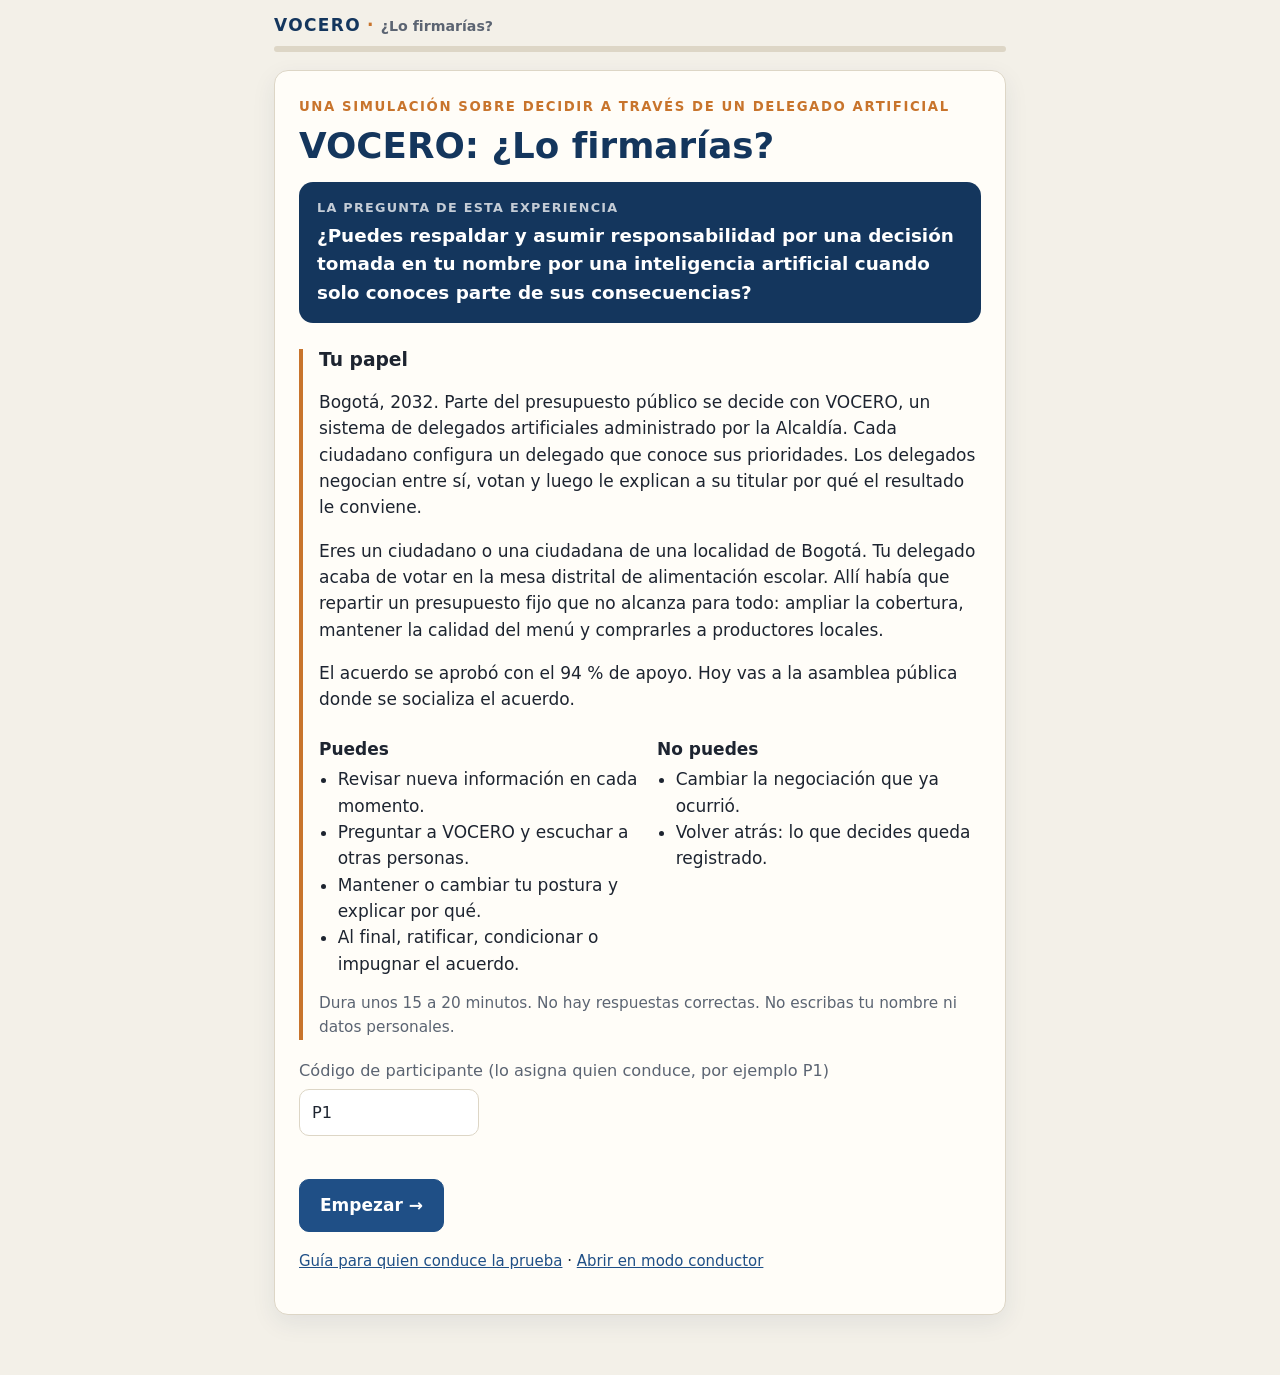
==== index.html @ 066b2a44 "Prototipo Hito 3: VOCERO ¿Lo firmarías? Co-Authored-By: Claude Opus 5.5 <noreply@anthropic.com>" ====
<!DOCTYPE html>
<html lang="es">
<head>
  <meta charset="UTF-8">
  <meta name="viewport" content="width=device-width, initial-scale=1">
  <title>VOCERO: ¿Lo firmarías? — Grupo 20</title>
  <meta name="description" content="Prototipo de experiencia participativa · Cátedra Manuel Ancízar · Reto L08-A El delegado artificial">
  <link rel="icon" href="data:image/svg+xml,<svg xmlns='http://www.w3.org/2000/svg' viewBox='0 0 100 100'><circle cx='50' cy='50' r='44' fill='%231f4f86'/><circle cx='50' cy='50' r='16' fill='%23f3f0e8'/></svg>">
  <link rel="stylesheet" href="estilos.css">
</head>
<body>
  <div id="app">
    <noscript><p>Esta experiencia necesita JavaScript activado en el navegador.</p></noscript>
  </div>
  <script src="guion.js"></script>
  <script src="motor.js"></script>
</body>
</html>
---- estilos.css ----
:root {
  --azul: #14365d;
  --azul-2: #1f4f86;
  --fondo: #f3f0e8;
  --carta: #fffdf8;
  --tinta: #1d2430;
  --suave: #5b6472;
  --linea: #ddd6c6;
  --acento: #c8742c;
  --ok: #2f7d5b;
  --n1: #2f7d5b;
  --n2: #7aa05a;
  --n3: #c9a227;
  --n4: #d27d2c;
  --n5: #b3413a;
  --radio: 14px;
  font-size: 17px;
}
* { box-sizing: border-box; }
body {
  margin: 0;
  font-family: system-ui, -apple-system, "Segoe UI", Roboto, sans-serif;
  background: var(--fondo);
  color: var(--tinta);
  line-height: 1.55;
}
#app { max-width: 760px; margin: 0 auto; padding: 0 14px 60px; }
h1, h2, h3 { line-height: 1.2; outline: none; }
h1 { font-size: 2.1rem; margin: .2em 0 .4em; color: var(--azul); }
h2 { font-size: 1.55rem; margin: .2em 0 .5em; color: var(--azul); }
h3 { font-size: 1.1rem; margin: 1.4em 0 .5em; }
a { color: var(--azul-2); }

/* Encabezado */
.top { position: sticky; top: 0; z-index: 5; background: var(--fondo); padding: 12px 0 8px; }
.marca { font-weight: 800; letter-spacing: .08em; color: var(--azul); }
.marca span { margin: 0 .35em; color: var(--acento); }
.marca small { font-weight: 600; letter-spacing: 0; color: var(--suave); }
.progreso { height: 6px; background: var(--linea); border-radius: 99px; overflow: hidden; margin-top: 8px; }
.progreso span { display: block; height: 100%; background: var(--azul-2); transition: width .4s; }
.medidor { display: flex; align-items: center; gap: 10px; margin-top: 8px; font-size: .85rem; }
.medidor-etq { color: var(--suave); }
.medidor-barra { display: flex; gap: 3px; }
.medidor .seg { width: 26px; height: 10px; border-radius: 3px; background: var(--linea); }
.medidor .seg.activo.n1 { background: var(--n1); } .medidor .seg.activo.n2 { background: var(--n2); }
.medidor .seg.activo.n3 { background: var(--n3); } .medidor .seg.activo.n4 { background: var(--n4); }
.medidor .seg.activo.n5 { background: var(--n5); }
.medidor-nombre { font-weight: 700; }

/* Carta principal */
.carta {
  background: var(--carta); border: 1px solid var(--linea); border-radius: var(--radio);
  padding: 26px 24px; margin-top: 10px; box-shadow: 0 8px 24px rgba(20, 54, 93, .08);
  animation: entra .35s ease-out;
}
@keyframes entra { from { opacity: 0; transform: translateY(10px); } to { opacity: 1; transform: none; } }
@media (prefers-reduced-motion: reduce) { .carta { animation: none; } .progreso span { transition: none; } }

.sobre { text-transform: uppercase; letter-spacing: .12em; font-size: .78rem; color: var(--acento); margin: 0; font-weight: 700; }
.pregunta {
  background: var(--azul); color: #fff; border-radius: var(--radio); padding: 16px 18px; margin: 14px 0;
  font-size: 1.08rem; font-weight: 600;
}
.pregunta span { display: block; font-size: .75rem; text-transform: uppercase; letter-spacing: .1em; opacity: .75; margin-bottom: 4px; font-weight: 700; }
.rol { border-left: 4px solid var(--acento); padding-left: 16px; margin: 18px 0; }
.dos { display: grid; grid-template-columns: 1fr 1fr; gap: 14px; }
.dos h4 { margin: .4em 0 .2em; }
.dos ul { margin: 0; padding-left: 1.1em; }
@media (max-width: 560px) { .dos { grid-template-columns: 1fr; } }
.nota { color: var(--suave); font-size: .9rem; }
.grande { font-size: 1.2rem; }
.enlaces { font-size: .88rem; margin-top: 18px; }
.intro { font-size: 1.1rem; }

/* Formularios */
fieldset { border: none; padding: 0; margin: 18px 0; }
legend { font-weight: 700; margin-bottom: 8px; font-size: 1.05rem; }
.campo { display: block; margin: 12px 0; font-size: .95rem; color: var(--suave); }
.campo textarea, .campo input {
  display: block; width: 100%; margin-top: 6px; font: inherit; color: var(--tinta);
  border: 1.5px solid var(--linea); border-radius: 10px; padding: 10px 12px; background: #fff;
}
.campo.corto input { max-width: 180px; }
.campo textarea:focus, .campo input:focus { outline: 3px solid rgba(31, 79, 134, .25); border-color: var(--azul-2); }

.opciones { display: grid; gap: 8px; }
.op { display: block; cursor: pointer; }
.op input { position: absolute; opacity: 0; }
.op > span {
  display: block; border: 1.5px solid var(--linea); border-radius: 10px; padding: 11px 14px; background: #fff;
  transition: border-color .15s, background .15s;
}
.op > span small { display: block; color: var(--suave); font-weight: 400; }
.op > span em { display: block; font-size: .75rem; color: var(--suave); font-style: normal; }
.op input:checked + span { border-color: var(--azul-2); background: #e9f0f8; box-shadow: inset 0 0 0 1px var(--azul-2); }
.op input:focus-visible + span { outline: 3px solid rgba(31, 79, 134, .35); }

.escala { display: grid; grid-template-columns: repeat(5, 1fr); gap: 6px; }
.escala .op > span { text-align: center; font-size: .88rem; padding: 12px 6px; border-top: 5px solid; min-height: 72px; }
.escala .n1 > span { border-top-color: var(--n1); } .escala .n2 > span { border-top-color: var(--n2); }
.escala .n3 > span { border-top-color: var(--n3); } .escala .n4 > span { border-top-color: var(--n4); }
.escala .n5 > span { border-top-color: var(--n5); }
@media (max-width: 560px) { .escala { grid-template-columns: 1fr; } .escala .op > span { min-height: 0; text-align: left; border-top-width: 1.5px; border-left: 6px solid; }
  .escala .n1 > span { border-left-color: var(--n1); } .escala .n2 > span { border-left-color: var(--n2); }
  .escala .n3 > span { border-left-color: var(--n3); } .escala .n4 > span { border-left-color: var(--n4); }
  .escala .n5 > span { border-left-color: var(--n5); } }

.prioridades { display: grid; gap: 8px; }
.prio {
  display: flex; gap: 12px; align-items: center; text-align: left; font: inherit; cursor: pointer;
  border: 1.5px solid var(--linea); border-radius: 10px; padding: 11px 14px; background: #fff; color: var(--tinta);
}
.prio small { display: block; color: var(--suave); }
.prio .rank {
  flex: 0 0 34px; height: 34px; border-radius: 50%; display: grid; place-items: center;
  background: var(--linea); font-weight: 800; color: var(--suave);
}
.prio.elegida { border-color: var(--azul-2); background: #e9f0f8; }
.prio.elegida .rank { background: var(--azul-2); color: #fff; }

.check { display: flex; gap: 10px; align-items: flex-start; padding: 8px 0; cursor: pointer; }
.check input { margin-top: 5px; width: 18px; height: 18px; }
.condiciones { background: #f7f3ea; border-radius: 10px; padding: 6px 14px; margin-top: 10px; }
.oculto { display: none; }
.dec-ratificar > span { border-left: 6px solid var(--n1); }
.dec-condicionar > span { border-left: 6px solid var(--n3); }
.dec-impugnar > span { border-left: 6px solid var(--n5); }

/* Botones */
.btn {
  font: inherit; font-weight: 700; border-radius: 10px; padding: 12px 20px; cursor: pointer;
  border: 1.5px solid var(--azul-2); background: #fff; color: var(--azul-2);
}
.btn.primario { background: var(--azul-2); color: #fff; margin-top: 8px; }
.btn.primario:hover { background: var(--azul); }
.btn.texto { border: none; background: none; padding: 8px 4px; text-decoration: underline; }
.fila-botones { display: flex; gap: 10px; flex-wrap: wrap; align-items: center; }
.error { min-height: 1.4em; color: var(--n5); font-weight: 600; margin-top: 10px; }

/* Momentos */
.fases { display: flex; gap: 6px; list-style: none; padding: 0; margin: 0 0 12px; flex-wrap: wrap; }
.fases li { font-size: .75rem; padding: 3px 10px; border-radius: 99px; background: var(--linea); color: var(--suave); }
.fases li.on { background: var(--azul); color: #fff; }
.momento-cab .num { font-size: .8rem; text-transform: uppercase; letter-spacing: .1em; color: var(--acento); font-weight: 700; }
.momento-cab h2 { margin: .1em 0 0; }
.mirada { font-size: .85rem; color: var(--suave); }
.badge {
  margin: 12px 0; background: #fff4e5; border: 1px solid #f0c48a; color: #7a4510;
  border-radius: 10px; padding: 8px 12px; font-weight: 600; font-size: .92rem;
}
.burbuja {
  background: #fff; border: 1px solid var(--linea); border-radius: var(--radio);
  padding: 14px 18px; margin: 14px 0; position: relative;
}
.burbuja p { margin: .4em 0; }
.burbuja .voz { font-size: .78rem; text-transform: uppercase; letter-spacing: .08em; font-weight: 800; color: var(--suave); }
.burbuja.vocero { background: #eaf1f9; border-color: #b9cde6; }
.burbuja.vocero .voz { color: var(--azul-2); }
.burbuja.vocero .voz::before { content: "◉ "; }
.burbuja.contra { background: #f7f3ea; }
.burbuja.dec { border-left: 6px solid var(--azul-2); }
.burbuja.dec-ratificar { border-left-color: var(--n1); }
.burbuja.dec-condicionar { border-left-color: var(--n3); }
.burbuja.dec-impugnar { border-left-color: var(--n5); }
.log {
  background: #0f1b2b; color: #9fd1a8; font-size: .72rem; padding: 12px; border-radius: 8px;
  overflow-x: auto; white-space: pre; line-height: 1.5;
}
.que-haces small { font-weight: 400; color: var(--suave); font-size: .85rem; margin-left: 6px; }
.acciones { display: grid; gap: 10px; }
.accion {
  font: inherit; text-align: left; cursor: pointer; padding: 14px 16px; border-radius: 10px;
  border: 1.5px solid var(--azul-2); background: #fff; color: var(--azul);
  font-weight: 600; transition: background .15s;
}
.accion:hover, .accion:focus-visible { background: #e9f0f8; }
.accion::before { content: "→ "; color: var(--acento); }
.elegiste { font-size: .9rem; color: var(--suave); }

/* Consecuencias, lo que no viste, resumen */
.costos { list-style: none; padding: 0; }
.costos li { border-left: 4px solid var(--n3); padding: 6px 12px; margin: 8px 0; background: #fff; border-radius: 6px; }
.costos span { display: block; color: var(--suave); font-size: .92rem; }
details { border: 1px solid var(--linea); border-radius: 10px; margin: 10px 0; background: #fff; }
summary { cursor: pointer; padding: 12px 14px; font-weight: 700; }
details[open] summary { border-bottom: 1px solid var(--linea); }
.oculta { padding: 4px 14px; }
.oculta h4 { margin: 10px 0 0; font-size: .92rem; color: var(--azul-2); }

.trayectoria { list-style: none; padding: 0; }
.trayectoria li { display: grid; grid-template-columns: 120px auto 1fr; gap: 12px; align-items: center; padding: 6px 0; border-bottom: 1px dashed var(--linea); }
.trayectoria .etq { font-weight: 600; font-size: .92rem; }
.trayectoria .pista { display: flex; gap: 3px; }
.trayectoria .pista i { width: 22px; height: 12px; border-radius: 3px; background: var(--linea); }
.trayectoria .pista i.on.n1 { background: var(--n1); } .trayectoria .pista i.on.n2 { background: var(--n2); }
.trayectoria .pista i.on.n3 { background: var(--n3); } .trayectoria .pista i.on.n4 { background: var(--n4); }
.trayectoria .pista i.on.n5 { background: var(--n5); }
.trayectoria .nom { font-size: .9rem; color: var(--suave); }
.gracias { background: #e8f3ed; border-radius: 10px; padding: 14px 16px; margin: 16px 0; font-weight: 600; color: #1f5a40; }
.registro {
  background: #fff; border: 1px solid var(--linea); border-radius: 10px; padding: 14px;
  font-size: .78rem; white-space: pre-wrap; max-height: 320px; overflow: auto;
}

/* Avisos */
.aviso { background: #fff4e5; border: 1px solid #f0c48a; border-radius: 10px; padding: 8px 14px; margin-top: 10px; font-size: .9rem; }
.conductor {
  margin-top: 14px; background: #2b2f3a; color: #f3f0e8; border-radius: 10px; padding: 12px 16px; font-size: .9rem;
}
.conductor strong { color: #f0c48a; }

/* Guía */
.guia h3 { color: var(--azul); }
.guia table { width: 100%; border-collapse: collapse; font-size: .92rem; }
.guia th, .guia td { border: 1px solid var(--linea); padding: 8px; vertical-align: top; text-align: left; }
.guia th { background: #eef2f7; }
.guia ol li, .guia ul li { margin: .3em 0; }

@media print {
  .top, .conductor, .fila-botones { display: none; }
  body { background: #fff; }
  .carta { box-shadow: none; border: none; }
}
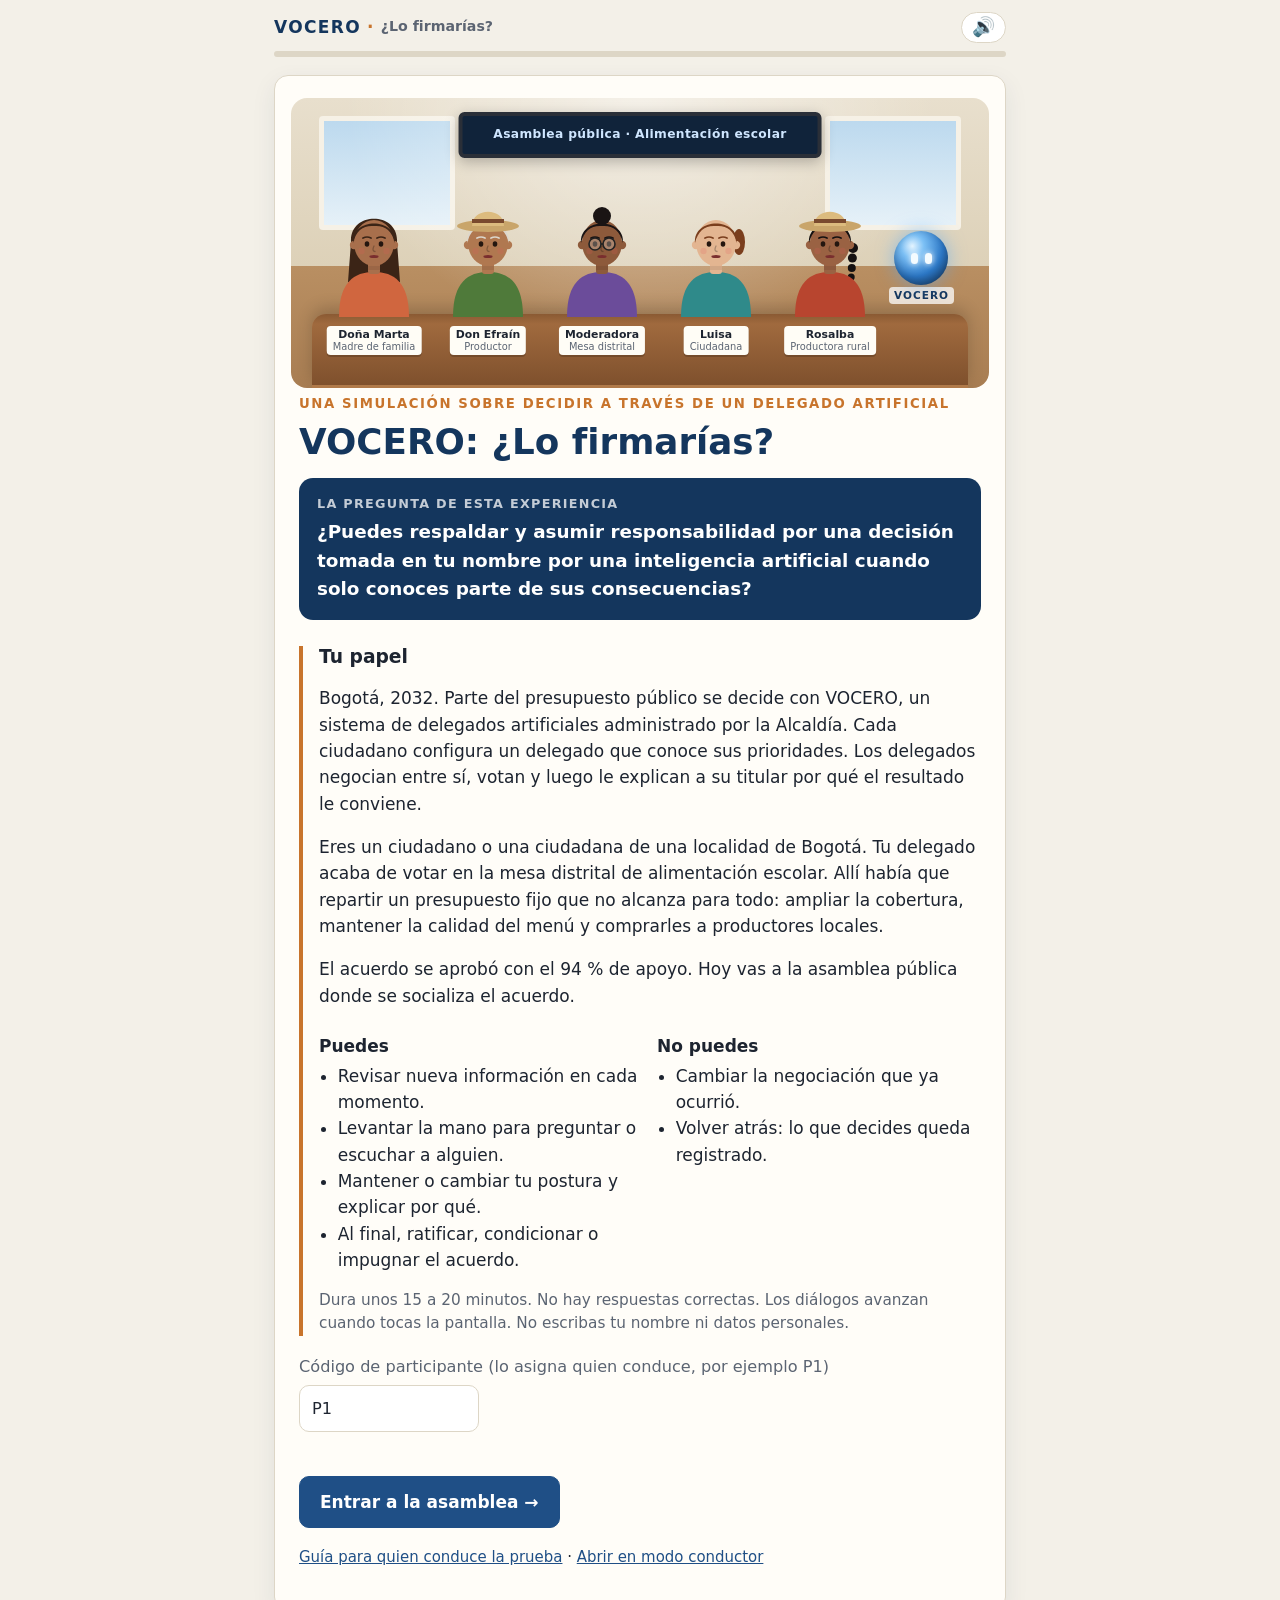
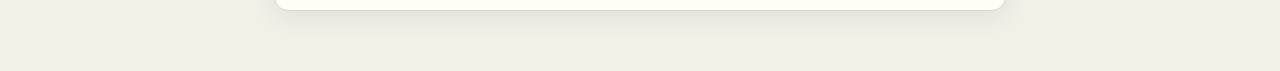
==== commit e023e26c: "Sala animada con personajes, sonidos, 4 versiones de la historia y nueva partida - Asamblea ilustrad" ====
--- a/index.html
+++ b/index.html
@@ -12,6 +12,7 @@
   <div id="app">
     <noscript><p>Esta experiencia necesita JavaScript activado en el navegador.</p></noscript>
   </div>
+  <script src="sonido.js"></script>
   <script src="guion.js"></script>
   <script src="motor.js"></script>
 </body>
--- a/estilos.css
+++ b/estilos.css
@@ -121,7 +121,7 @@
 .check { display: flex; gap: 10px; align-items: flex-start; padding: 8px 0; cursor: pointer; }
 .check input { margin-top: 5px; width: 18px; height: 18px; }
 .condiciones { background: #f7f3ea; border-radius: 10px; padding: 6px 14px; margin-top: 10px; }
-.oculto { display: none; }
+.oculto { display: none !important; }
 .dec-ratificar > span { border-left: 6px solid var(--n1); }
 .dec-condicionar > span { border-left: 6px solid var(--n3); }
 .dec-impugnar > span { border-left: 6px solid var(--n5); }
@@ -221,3 +221,289 @@
   body { background: #fff; }
   .carta { box-shadow: none; border: none; }
 }
+
+/* =====================================================================
+   ESCENA: sala de la asamblea, personajes y animaciones
+   ===================================================================== */
+.carta.sin-anim { animation: none; }
+
+/* Medidor con aguja */
+.medidor-barra { position: relative; }
+.medidor .seg { opacity: .35; }
+.medidor .seg.n1 { background: var(--n1); } .medidor .seg.n2 { background: var(--n2); }
+.medidor .seg.n3 { background: var(--n3); } .medidor .seg.n4 { background: var(--n4); }
+.medidor .seg.n5 { background: var(--n5); }
+.aguja {
+  position: absolute; top: -5px; width: 0; height: 0; transform: translateX(-50%);
+  border-left: 7px solid transparent; border-right: 7px solid transparent; border-top: 9px solid var(--tinta);
+  transition: left .9s cubic-bezier(.5, 1.6, .4, 1);
+}
+
+/* La sala */
+.sala {
+  position: relative; height: 290px; margin: 14px -8px 6px; border-radius: 16px; overflow: hidden; cursor: pointer;
+  background:
+    linear-gradient(180deg, #e8dfcd 0%, #ddd1b8 58%, #b98f62 58%, #a87d52 100%);
+  user-select: none; -webkit-tap-highlight-color: transparent;
+}
+.sala::before { /* ventanas del salón comunal */
+  content: ""; position: absolute; top: 18px; left: 4%; width: 18%; height: 36%;
+  background: linear-gradient(180deg, #bcd9ee, #e6f1f8); border: 5px solid #f6f1e6; border-radius: 4px;
+}
+.sala::after {
+  content: ""; position: absolute; top: 18px; right: 4%; width: 18%; height: 36%;
+  background: linear-gradient(180deg, #bcd9ee, #e6f1f8); border: 5px solid #f6f1e6; border-radius: 4px;
+}
+.luz { position: absolute; inset: 0; background: radial-gradient(ellipse at 50% 0%, rgba(255,255,255,.55), transparent 60%); pointer-events: none; }
+.pantalla-sala {
+  position: absolute; top: 14px; left: 50%; transform: translateX(-50%); width: min(52%, 380px); z-index: 1;
+  background: #10233a; color: #cfe6ff; border: 4px solid #2a2f38; border-radius: 6px; padding: 8px 10px;
+  font-size: .72rem; font-weight: 700; text-align: center; letter-spacing: .03em; min-height: 46px;
+  display: grid; place-items: center; box-shadow: 0 4px 14px rgba(0,0,0,.25);
+}
+.pantalla-sala span { animation: parpadeoPantalla 4s infinite; }
+.fila-fondo {
+  position: absolute; left: 0; right: 0; bottom: 72px; z-index: 4;
+  display: flex; justify-content: center; align-items: flex-end; gap: clamp(2px, 1.5vw, 14px);
+}
+.mesa {
+  position: absolute; left: 3%; right: 3%; bottom: 0; height: 74px; z-index: 3;
+  background: linear-gradient(180deg, #8a5a33 0, #a06a3e 10px, #7d4f2c 100%);
+  border-radius: 14px 14px 0 0; box-shadow: 0 -3px 0 #b07a4a inset, 0 -6px 16px rgba(0,0,0,.18);
+}
+
+/* Personajes */
+.pj { position: relative; margin: 0; width: clamp(58px, 17vw, 100px); transition: opacity .35s, filter .35s, transform .35s; z-index: 2; }
+.pj .av { display: block; width: 100%; height: auto; overflow: visible; transform-origin: 50% 100%;
+  animation: respirar 4.2s ease-in-out infinite; animation-delay: calc(var(--d) * -1); }
+.pj figcaption {
+  position: absolute; top: calc(100% + 10px); left: 50%; transform: translateX(-50%); width: max-content; max-width: 120%;
+  background: #fffdf6; color: var(--tinta); border-radius: 4px; padding: 2px 6px; text-align: center;
+  font-size: .64rem; font-weight: 700; line-height: 1.2; box-shadow: 0 2px 0 rgba(0,0,0,.18);
+}
+.pj figcaption small { display: block; font-weight: 500; color: var(--suave); font-size: .58rem; }
+.ojos { transform-box: fill-box; transform-origin: center; animation: parpadeo 5.5s infinite; animation-delay: calc(var(--d) * -1.7); }
+.boca { transform-box: fill-box; transform-origin: center; }
+
+.sala.hay-hablante .pj { opacity: .5; filter: saturate(.55); }
+.sala.hay-hablante .pj.habla { opacity: 1; filter: none; transform: translateY(-8px) scale(1.06); z-index: 3; }
+.pj.habla::before {
+  content: ""; position: absolute; left: 50%; bottom: 10%; width: 150%; aspect-ratio: 1; transform: translateX(-50%);
+  background: radial-gradient(circle, rgba(255, 236, 170, .75), transparent 65%); z-index: -1; pointer-events: none;
+}
+.pj.habla .boca { animation: hablar .2s ease-in-out infinite alternate; }
+
+.globo {
+  position: absolute; top: -6px; left: 62%; z-index: 5; background: #fff; border-radius: 12px; padding: 5px 8px;
+  display: flex; gap: 3px; box-shadow: 0 2px 6px rgba(0,0,0,.2); opacity: 0; transform: scale(.6); transition: .2s;
+}
+.globo i, .puntos i { width: 6px; height: 6px; border-radius: 50%; background: #8a93a3; animation: punto 1s infinite; }
+.globo i:nth-child(2), .puntos i:nth-child(2) { animation-delay: .15s; }
+.globo i:nth-child(3), .puntos i:nth-child(3) { animation-delay: .3s; }
+.pj.escribe .globo { opacity: 1; transform: scale(1); }
+
+/* VOCERO: la esfera */
+.orbe {
+  position: relative; display: inline-flex; gap: 7px; align-items: center; justify-content: center;
+  width: 54px; height: 54px; border-radius: 50%;
+  background: radial-gradient(circle at 34% 28%, #e4f4ff 0, #7cc0f5 22%, #2c78c7 58%, #14365d 100%);
+  box-shadow: 0 0 18px rgba(80, 170, 255, .55), inset 0 -4px 10px rgba(0,0,0,.25);
+  animation: flotar 3.4s ease-in-out infinite;
+}
+.orbe .ojo { width: 7px; height: 11px; border-radius: 4px; background: #f4fbff; box-shadow: 0 0 6px #fff; animation: parpadeo 4.5s infinite; }
+.orbe::before, .orbe::after {
+  content: ""; position: absolute; inset: -2px; border-radius: 50%; border: 2px solid rgba(124, 192, 245, .7); opacity: 0;
+}
+.pj-vocero { position: absolute; right: 5%; bottom: 84px; z-index: 4; display: grid; justify-items: center; gap: 2px; transition: transform .35s; }
+.pj-vocero .nombre { font-size: .62rem; font-weight: 800; letter-spacing: .1em; color: var(--azul); background: rgba(255,255,255,.75); padding: 0 5px; border-radius: 4px; }
+.pj-vocero.habla { transform: scale(1.12); }
+.pj-vocero.habla .orbe::before, .orbe.aprende::before { animation: onda 1.4s ease-out infinite; }
+.pj-vocero.habla .orbe::after, .orbe.aprende::after { animation: onda 1.4s ease-out .7s infinite; }
+.pj-vocero.escribe .ojo { animation: pensar .8s ease-in-out infinite alternate; }
+.orbe.mini { width: 30px; height: 30px; gap: 4px; animation: none; }
+.orbe.mini .ojo { width: 4px; height: 6px; }
+.orbe.grande { width: 92px; height: 92px; flex: 0 0 auto; gap: 12px; }
+.orbe.grande .ojo { width: 11px; height: 17px; border-radius: 6px; }
+
+/* Sala privada (explicación) y portada */
+.sala.privada { background: linear-gradient(180deg, #1b2f4a 0%, #142540 60%, #0f1d33 100%); height: 230px; }
+.sala.privada::before, .sala.privada::after { display: none; }
+.sala.privada .mesa { display: none; }
+.sala.privada .pantalla-sala { background: transparent; border-color: transparent; box-shadow: none; color: #9fc7ee; }
+.sala.privada .pj-vocero { right: auto; left: 50%; bottom: 52px; transform: translateX(-50%) scale(1.9); }
+.sala.privada .pj-vocero.habla { transform: translateX(-50%) scale(2.05); }
+.sala.privada .pj-vocero .nombre { background: transparent; color: #9fc7ee; }
+.sala.hero { cursor: default; margin-top: -4px; }
+.sala.votacion .pantalla-sala { background: #3a1420; color: #ffd8df; }
+
+/* Levantar la mano */
+.mano {
+  position: absolute; left: 14%; bottom: -70px; z-index: 6; font-size: 64px; line-height: 1;
+  animation: levantar 1.1s cubic-bezier(.3, 1.4, .5, 1) forwards; filter: drop-shadow(0 4px 6px rgba(0,0,0,.3));
+}
+.accion.elegida { background: var(--azul-2); color: #fff; }
+.accion.elegida .mini { background: #fff; }
+
+/* Reacciones del público */
+.reaccion {
+  position: absolute; left: 50%; top: 10%; z-index: 6; transform: translateX(-50%);
+  background: #fff; border-radius: 12px; padding: 2px 8px; font-size: .85rem; font-weight: 700; white-space: nowrap;
+  box-shadow: 0 2px 6px rgba(0,0,0,.2); animation: reaccion 1.8s ease-out forwards; opacity: 0;
+}
+
+/* Diálogo */
+.dialogo { display: grid; gap: 10px; margin-top: 12px; }
+.linea { display: flex; gap: 10px; align-items: flex-end; animation: linea .35s ease-out; }
+.linea .mini { flex: 0 0 38px; height: 38px; border-radius: 50%; overflow: hidden; background: #f0ebe0; display: grid; place-items: center; }
+.linea .mini svg { width: 100%; height: 100%; }
+.linea .texto {
+  background: #fff; border: 1px solid var(--linea); border-radius: 14px 14px 14px 4px; padding: 9px 13px; max-width: 88%;
+}
+.linea .texto b { display: block; font-size: .72rem; text-transform: uppercase; letter-spacing: .06em; color: var(--suave); }
+.linea.l-vocero .texto { background: #eaf1f9; border-color: #b9cde6; }
+.linea.l-vocero .texto b { color: var(--azul-2); }
+.linea.l-documento .texto { background: #fbf7e9; border-style: dashed; font-family: ui-monospace, Menlo, Consolas, monospace; font-size: .92rem; }
+.linea.tu { justify-content: flex-end; }
+.linea.tu .texto { background: var(--azul-2); color: #fff; border-color: var(--azul-2); border-radius: 14px 14px 4px 14px; }
+.linea.tu .texto b { color: #cfe0f3; }
+.linea.narrador { display: block; text-align: center; font-style: italic; color: var(--suave); padding: 2px 10%; font-size: .95rem; }
+.linea.escribiendo { padding-left: 48px; }
+.puntos { display: inline-flex; gap: 4px; background: #fff; border: 1px solid var(--linea); border-radius: 14px; padding: 10px 14px; }
+.doc { font-size: 20px; }
+.avanzar {
+  display: block; margin: 14px auto 0; font: inherit; font-weight: 700; color: var(--azul-2); cursor: pointer;
+  background: #fff; border: 1.5px dashed var(--azul-2); border-radius: 99px; padding: 10px 22px;
+  animation: invitar 1.6s ease-in-out infinite;
+}
+.avanzar span { display: inline-block; animation: empujar 1s ease-in-out infinite; }
+.tras.aparece { animation: entra .5s ease-out; }
+
+/* Registro técnico */
+.log-caja { border-radius: 10px; overflow: hidden; border: 1px solid #22344d; animation: linea .3s ease-out; cursor: default; }
+.log-cab { display: flex; justify-content: space-between; gap: 10px; background: #22344d; color: #c6d6ea; font: 600 .72rem ui-monospace, Menlo, Consolas, monospace; padding: 6px 10px; }
+.log-caja .log { margin: 0; border-radius: 0; height: 210px; overflow-y: auto; font-size: .66rem; }
+.log-nota { margin: 0; padding: 8px 12px; background: #fff4e5; font-size: .88rem; color: #7a4510; }
+.log-btn { margin: 10px 12px 12px; }
+
+/* Acciones con retrato */
+.accion { display: flex; gap: 12px; align-items: center; }
+.accion::before { content: none; }
+.accion .mini { flex: 0 0 40px; height: 40px; border-radius: 50%; overflow: hidden; background: #f0ebe0; display: grid; place-items: center; }
+.accion .mini svg { width: 100%; height: 100%; }
+
+/* Configurar delegado */
+.vocero-hero { display: flex; gap: 18px; align-items: center; margin-bottom: 6px; }
+.vocero-hero h2 { margin-bottom: .2em; }
+.vocero-hero p { margin: 0 0 8px; }
+.aprendido { display: flex; gap: 6px; flex-wrap: wrap; }
+.chip { background: #e9f0f8; color: var(--azul-2); border-radius: 99px; padding: 3px 10px; font-size: .8rem; font-weight: 700; animation: linea .3s ease-out; }
+.chip.vacio { background: transparent; color: var(--suave); font-weight: 500; font-style: italic; }
+
+/* Urna */
+.urna-escena { position: relative; height: 200px; display: grid; justify-items: center; align-content: end; margin-bottom: 10px; }
+.urna {
+  position: relative; width: 150px; height: 110px; border-radius: 8px 8px 12px 12px;
+  background: linear-gradient(180deg, rgba(190, 220, 245, .55), rgba(140, 185, 225, .75)); border: 3px solid #5d86b3;
+  display: grid; place-items: center; z-index: 2;
+}
+.urna .ranura { position: absolute; top: -4px; left: 30%; width: 40%; height: 7px; background: #1d2430; border-radius: 4px; }
+.urna .rotulo { font-size: .7rem; font-weight: 800; letter-spacing: .1em; color: #14365d; }
+.papeleta {
+  position: absolute; top: 0; z-index: 1; background: #fff; border: 2px solid var(--linea); border-top: 6px solid var(--azul-2);
+  padding: 10px 18px; font-weight: 800; border-radius: 4px; box-shadow: 0 6px 14px rgba(0,0,0,.18);
+  animation: depositar 1.3s cubic-bezier(.5, 0, .7, 1) .2s forwards;
+}
+.papeleta.dec-ratificar { border-top-color: var(--n1); } .papeleta.dec-condicionar { border-top-color: var(--n3); }
+.papeleta.dec-impugnar { border-top-color: var(--n5); }
+.registrado { position: absolute; bottom: 40px; z-index: 3; font-weight: 800; color: var(--ok); background: #fff; border-radius: 99px; padding: 4px 12px; opacity: 0; animation: aparecer .5s ease-out 1.5s forwards; }
+.tras-voto { opacity: 0; animation: entra .6s ease-out 1.8s forwards; }
+
+/* Cartas que se voltean */
+.nv-titulo { margin-bottom: .3em; }
+.cartas { display: grid; grid-template-columns: repeat(auto-fit, minmax(220px, 1fr)); gap: 12px; }
+.flip { font: inherit; text-align: left; padding: 0; border: none; background: none; cursor: pointer; perspective: 900px; display: grid; color: inherit; }
+.flip .cara {
+  grid-area: 1 / 1; backface-visibility: hidden; -webkit-backface-visibility: hidden; border-radius: 12px; padding: 14px;
+  transition: transform .6s cubic-bezier(.4, .2, .2, 1); display: flex; flex-direction: column; gap: 6px; min-height: 150px;
+}
+.flip .frente { background: var(--azul); color: #fff; justify-content: center; }
+.flip .frente small { opacity: .7; }
+.flip .interrog { font-size: 1.8rem; font-weight: 800; color: var(--acento); line-height: 1; }
+.flip .dorso { background: #fff; border: 1.5px solid var(--linea); transform: rotateY(180deg); font-size: .92rem; }
+.flip.volteada .frente { transform: rotateY(-180deg); }
+.flip.volteada .dorso { transform: rotateY(0); }
+.flip:focus-visible .cara { outline: 3px solid rgba(31, 79, 134, .4); }
+
+/* Trayectoria animada */
+.trayectoria li { opacity: 0; animation: entra .4s ease-out forwards; animation-delay: calc(var(--k) * .25s); }
+
+/* Teclas de animación */
+@keyframes respirar { 0%, 100% { transform: translateY(0) scaleY(1); } 50% { transform: translateY(-1.5px) scaleY(1.012); } }
+@keyframes parpadeo { 0%, 94%, 100% { transform: scaleY(1); } 96% { transform: scaleY(.1); } }
+@keyframes hablar { from { transform: scaleY(1); } to { transform: scaleY(2.6); } }
+@keyframes punto { 0%, 60%, 100% { transform: translateY(0); opacity: .5; } 30% { transform: translateY(-4px); opacity: 1; } }
+@keyframes flotar { 0%, 100% { transform: translateY(0); } 50% { transform: translateY(-6px); } }
+@keyframes onda { from { transform: scale(1); opacity: .9; } to { transform: scale(1.9); opacity: 0; } }
+@keyframes pensar { from { transform: translateX(-2px); } to { transform: translateX(2px); } }
+@keyframes levantar { 0% { transform: translateY(0) rotate(-10deg); } 60% { transform: translateY(-130px) rotate(6deg); } 80% { transform: translateY(-120px) rotate(-4deg); } 100% { transform: translateY(-125px) rotate(0); } }
+@keyframes reaccion { 0% { opacity: 0; transform: translate(-50%, 10px) scale(.6); } 20% { opacity: 1; transform: translate(calc(-50% + var(--x) / 3), -6px) scale(1); } 100% { opacity: 0; transform: translate(calc(-50% + var(--x)), -44px) scale(1); } }
+@keyframes linea { from { opacity: 0; transform: translateY(8px); } to { opacity: 1; transform: none; } }
+@keyframes invitar { 0%, 100% { box-shadow: 0 0 0 0 rgba(31, 79, 134, .25); } 50% { box-shadow: 0 0 0 6px rgba(31, 79, 134, 0); } }
+@keyframes empujar { 0%, 100% { transform: translateX(0); } 50% { transform: translateX(4px); } }
+@keyframes parpadeoPantalla { 0%, 100% { opacity: 1; } 50% { opacity: .82; } }
+@keyframes depositar { 0% { transform: translateY(0) rotate(-6deg); } 55% { transform: translateY(40px) rotate(3deg); } 100% { transform: translateY(105px) scale(.7); opacity: 0; } }
+@keyframes aparecer { from { opacity: 0; transform: scale(.8); } to { opacity: 1; transform: scale(1); } }
+
+@media (max-width: 560px) {
+  .sala { height: 250px; margin-left: -14px; margin-right: -14px; border-radius: 0; }
+  .sala::before, .sala::after { width: 14%; }
+  .pantalla-sala { width: 64%; font-size: .64rem; }
+  .pj-vocero { bottom: 80px; right: 2%; }
+  .orbe { width: 42px; height: 42px; }
+  .carta { padding: 20px 16px; }
+  .vocero-hero { flex-direction: column; text-align: center; }
+  .aprendido { justify-content: center; }
+}
+
+@media (prefers-reduced-motion: reduce) {
+  *, *::before, *::after { animation-duration: .01ms !important; animation-iteration-count: 1 !important; animation-delay: 0s !important; transition-duration: .01ms !important; }
+  .tras-voto, .registrado, .trayectoria li { opacity: 1; }
+  .papeleta { display: none; }
+}
+
+/* La mini esfera también tiene la clase .mini: que no herede el fondo del marco */
+.linea .orbe.mini, .accion .orbe.mini {
+  flex: none; width: 30px; height: 30px; overflow: visible;
+  background: radial-gradient(circle at 34% 28%, #e4f4ff 0, #7cc0f5 22%, #2c78c7 58%, #14365d 100%);
+}
+
+/* Botón de sonido */
+.marca { display: flex; align-items: center; gap: 0; }
+.sonido-btn {
+  margin-left: auto; font-size: 1.1rem; line-height: 1; cursor: pointer; background: #fff;
+  border: 1.5px solid var(--linea); border-radius: 99px; padding: 5px 10px;
+}
+.sonido-btn:hover { border-color: var(--azul-2); }
+.campo select { display: block; margin-top: 6px; font: inherit; padding: 9px 10px; border: 1.5px solid var(--linea); border-radius: 10px; background: #fff; max-width: 100%; }
+.selector-version { background: #2b2f3a; color: #f0c48a; padding: 10px 12px; border-radius: 10px; max-width: 460px; }
+
+/* Espacio propio para VOCERO a la derecha de la sala */
+.fila-fondo { padding-right: 84px; padding-left: 8px; }
+.sala.hero .fila-fondo { padding-right: 84px; }
+@media (max-width: 560px) {
+  .fila-fondo { padding-right: 52px; gap: 2px; }
+  .pj { width: clamp(50px, 15vw, 80px); }
+  .pj figcaption { font-size: .56rem; padding: 1px 4px; max-width: 64px; white-space: normal; }
+  .pj figcaption small { display: none; }
+  .pj-vocero { right: 6px; }
+  .medidor-etq { display: none; }
+}
+
+/* Botón de nueva partida en el encabezado */
+.nueva-btn {
+  margin-left: auto; font: inherit; font-size: .82rem; font-weight: 700; color: var(--suave); cursor: pointer;
+  background: #fff; border: 1.5px solid var(--linea); border-radius: 99px; padding: 5px 12px;
+}
+.nueva-btn:hover { color: var(--n5); border-color: var(--n5); }
+.nueva-btn + .sonido-btn { margin-left: 8px; }
+@media (max-width: 560px) { .nueva-btn span { display: none; } .nueva-btn { font-size: 1rem; padding: 4px 10px; } }
